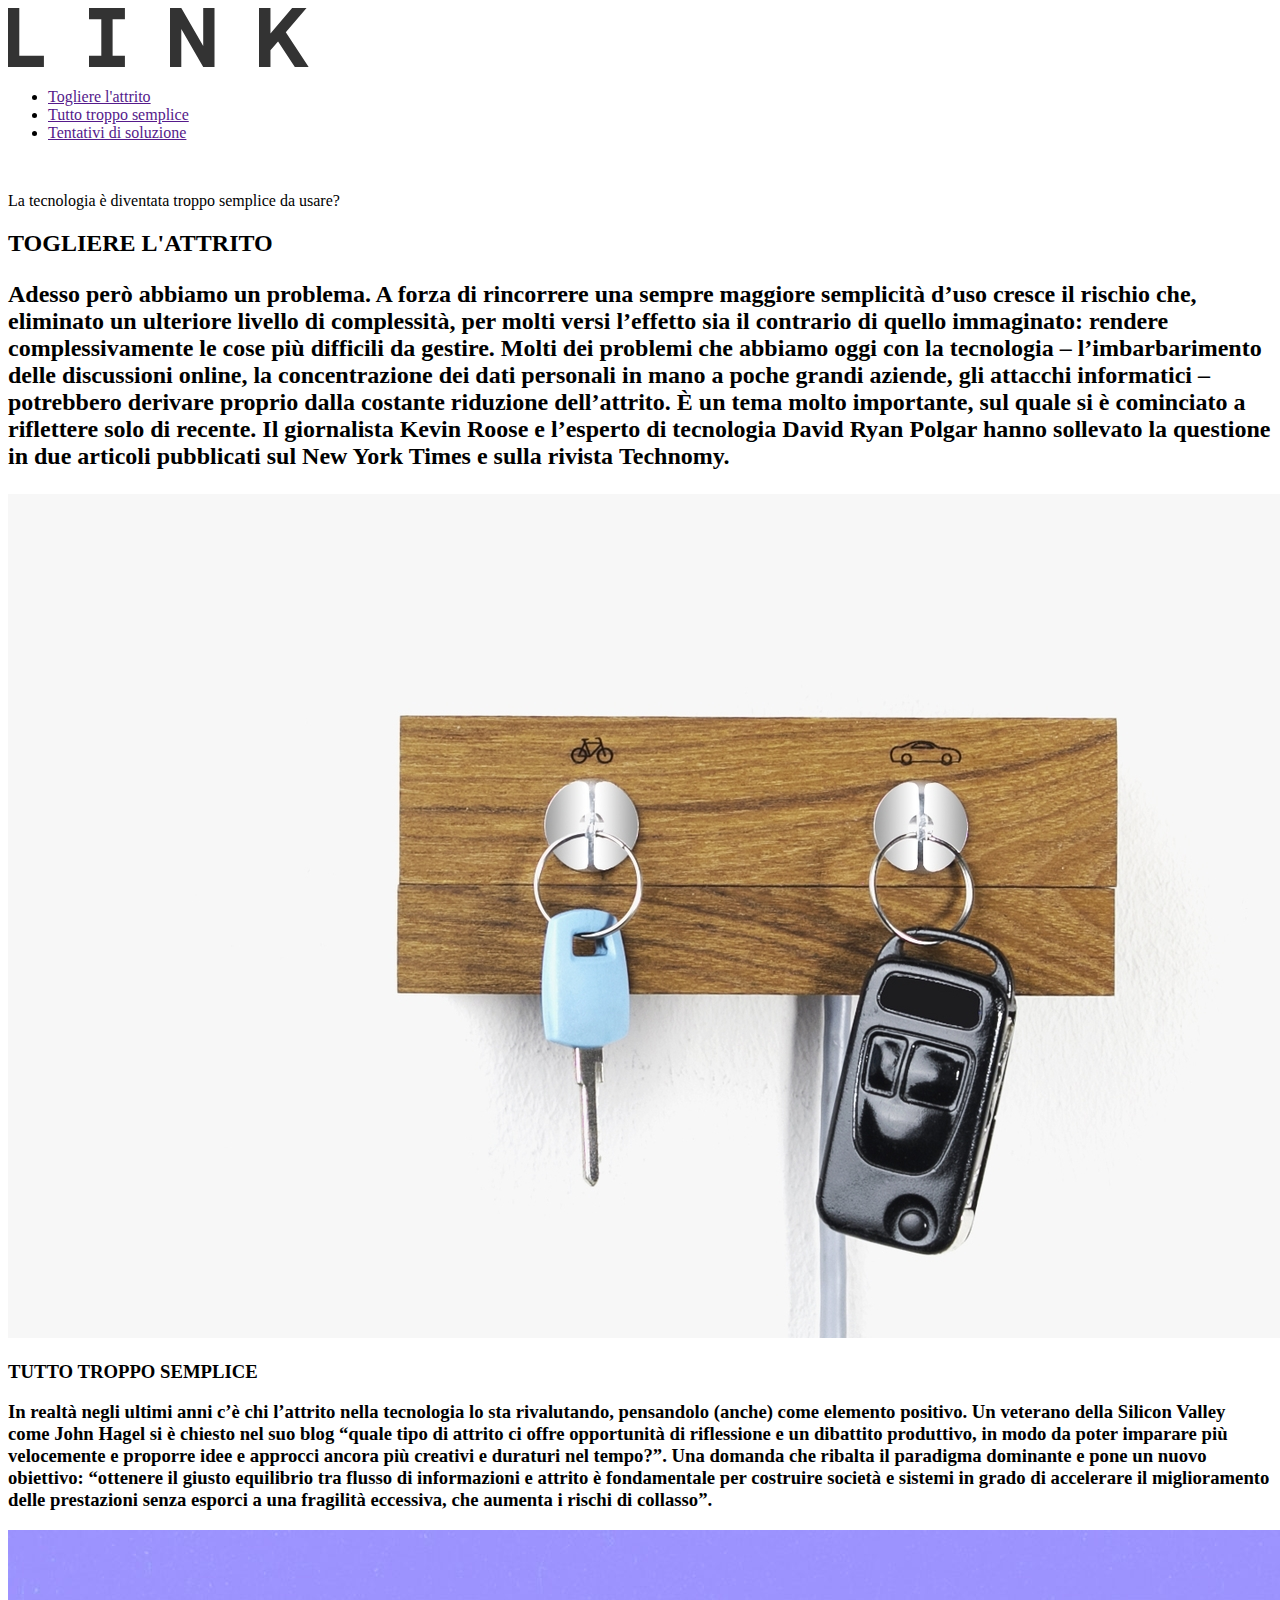
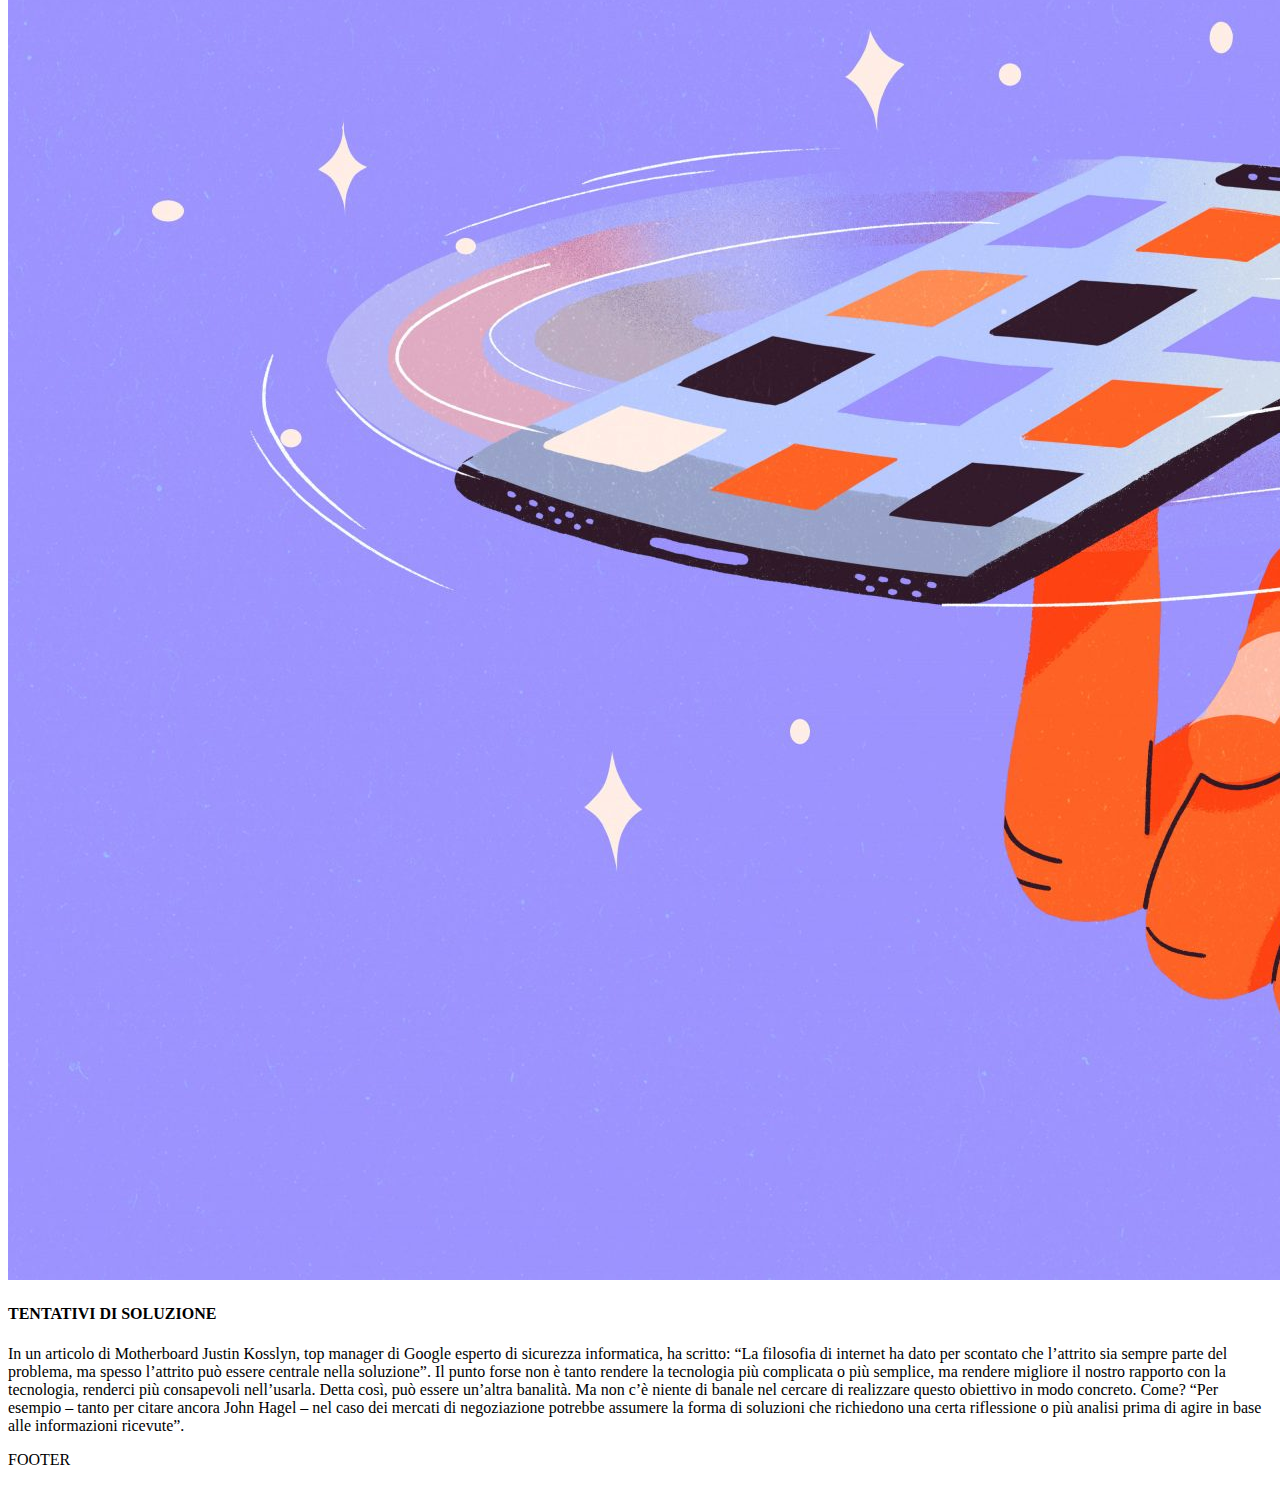
==== aa.html @ 05dc0080 "Initial commit" ====
<!DOCTYPE html>
<html lang="en">
<head>
    <meta charset="UTF-8">
    <meta name="viewport" content="width=device-width, initial-scale=1.0">
    <title>Prova 3</title>
    <link rel="stylesheet" href="a.css">
</head>
<body>
    <header>
        <img class= "f1" src="logo.svg" alt="">
        <ul>
            <li><a href="">Togliere l'attrito</a></li>
            <li><a href="">Tutto troppo semplice</a></li>
            <li><a href="">Tentativi di soluzione</a></li>
        </ul>
    </header>
    <main>
        <section>
            <div class="acaso">
                <img src="foto-arancione2.jpeg" alt="">
            <p>La tecnologia è diventata troppo semplice da usare?</p>
            </div>
        </section>
        <section>
            <div class="paragrafo1">
            <h2>TOGLIERE L'ATTRITO
                <p>Adesso però abbiamo un problema. A forza di rincorrere una sempre maggiore semplicità d’uso cresce il rischio che, eliminato un ulteriore livello di complessità, per molti versi l’effetto sia il contrario di quello immaginato: rendere complessivamente le cose più difficili da gestire. Molti dei problemi che abbiamo oggi con la tecnologia – l’imbarbarimento delle discussioni online, la concentrazione dei dati personali in mano a poche grandi aziende, gli attacchi informatici – potrebbero derivare proprio dalla costante riduzione dell’attrito. È un tema molto importante, sul quale si è cominciato a riflettere solo di recente. Il giornalista Kevin Roose e l’esperto di tecnologia David Ryan Polgar hanno sollevato la questione in due articoli pubblicati sul New York Times e sulla rivista Technomy.</p>
            </h2>
            <img src="chiavis.jpeg" alt="">
        </div>
        </section>
        <section>
            <div class="paragrafo2">
            <h3>TUTTO TROPPO SEMPLICE
                <p>In realtà negli ultimi anni c’è chi l’attrito nella tecnologia lo sta rivalutando, pensandolo (anche) come elemento positivo. Un veterano della Silicon Valley come John Hagel si è chiesto nel suo blog “quale tipo di attrito ci offre opportunità di riflessione e un dibattito produttivo, in modo da poter imparare più velocemente e proporre idee e approcci ancora più creativi e duraturi nel tempo?”. Una domanda che ribalta il paradigma dominante e pone un nuovo obiettivo: “ottenere il giusto equilibrio tra flusso di informazioni e attrito è fondamentale per costruire società e sistemi in grado di accelerare il miglioramento delle prestazioni senza esporci a una fragilità eccessiva, che aumenta i rischi di collasso”.</p>
            </h3>
            <img class="f3" src="foto viola.jpg" alt="">
            </div>
        </section>
        <section>
            <div>
            <h4>TENTATIVI DI SOLUZIONE</h4>
            <p>In un articolo di Motherboard Justin Kosslyn, top manager di Google esperto di sicurezza informatica, ha scritto: “La filosofia di internet ha dato per scontato che l’attrito sia sempre parte del problema, ma spesso l’attrito può essere centrale nella soluzione”. Il punto forse non è tanto rendere la tecnologia più complicata o più semplice, ma rendere migliore il nostro rapporto con la tecnologia, renderci più consapevoli nell’usarla. Detta così, può essere un’altra banalità. Ma non c’è niente di banale nel cercare di realizzare questo obiettivo in modo concreto. Come? “Per esempio – tanto per citare ancora John Hagel – nel caso dei mercati di negoziazione potrebbe assumere la forma di soluzioni che richiedono una certa riflessione o più analisi prima di agire in base alle informazioni ricevute”.</p>
            </div>
        </section>
    </main>
    <footer>
        <p>FOOTER</p>
    </footer>
</body>
</html>
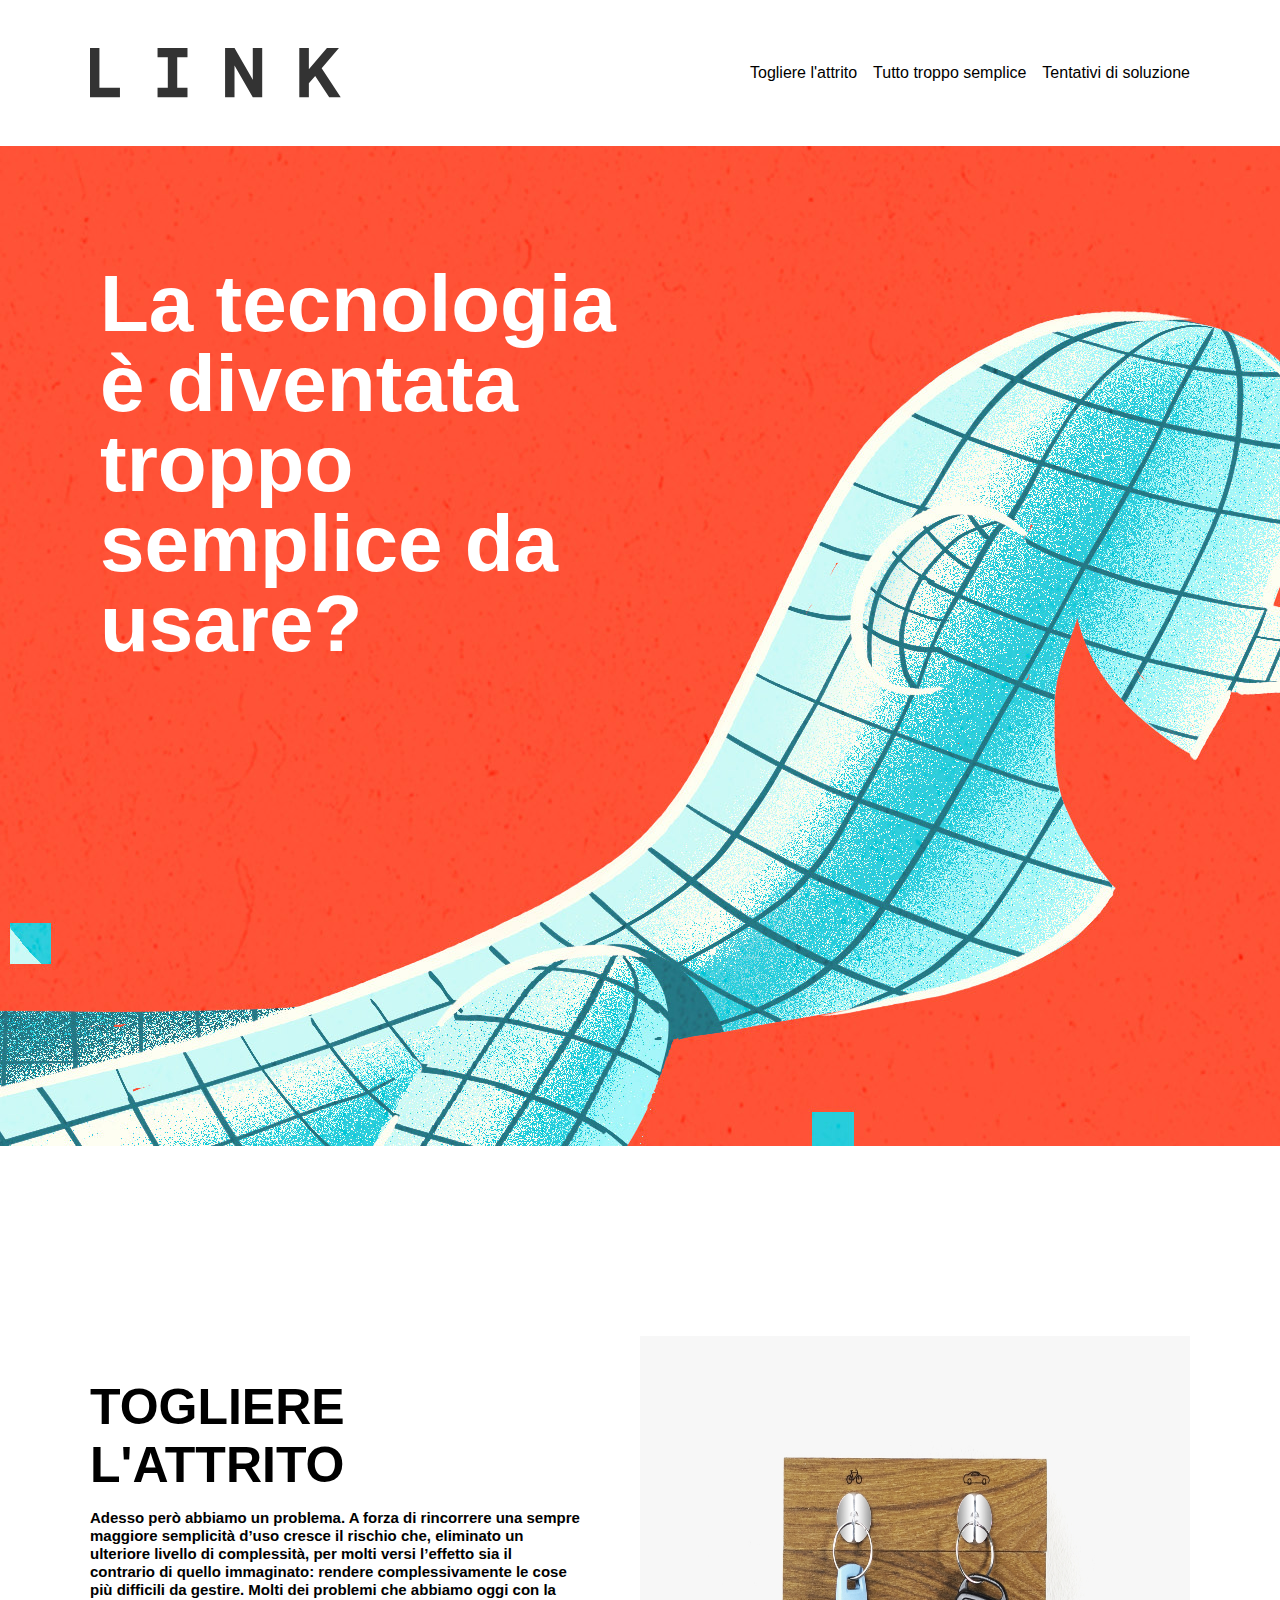
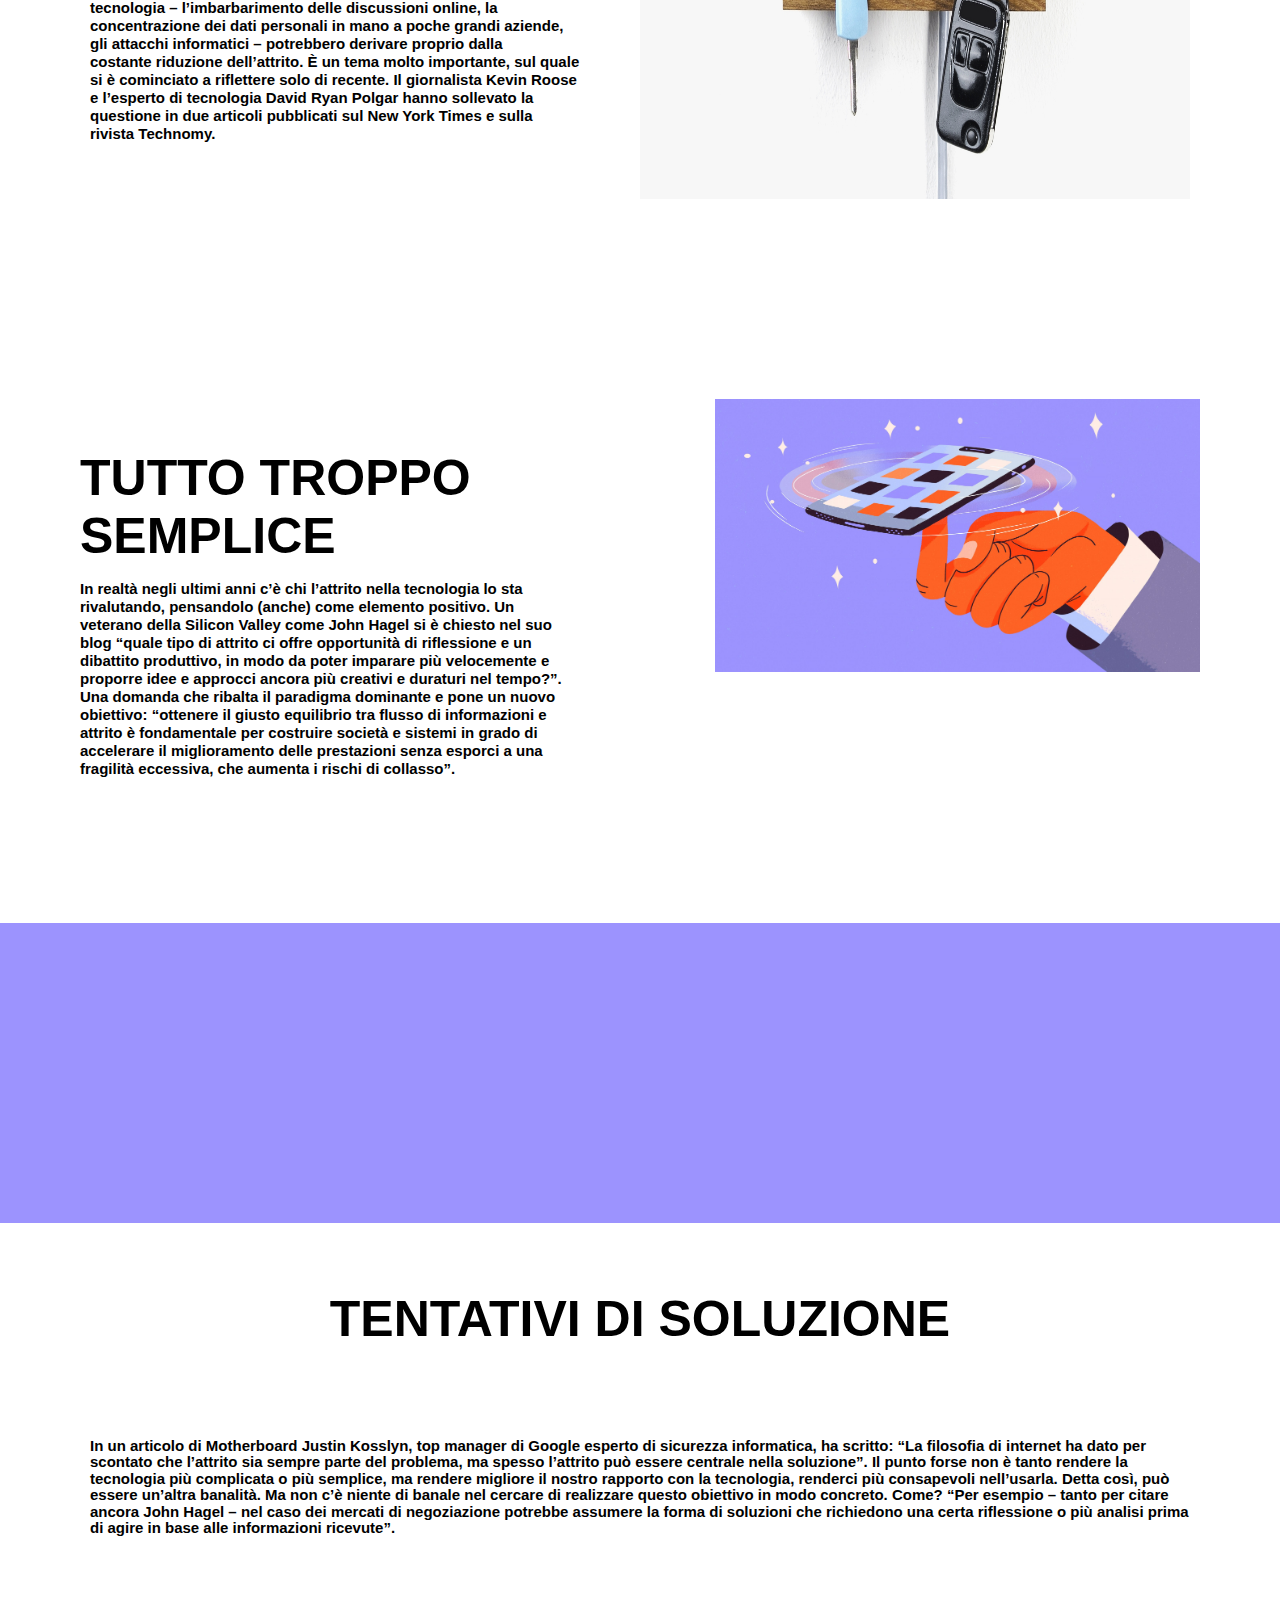
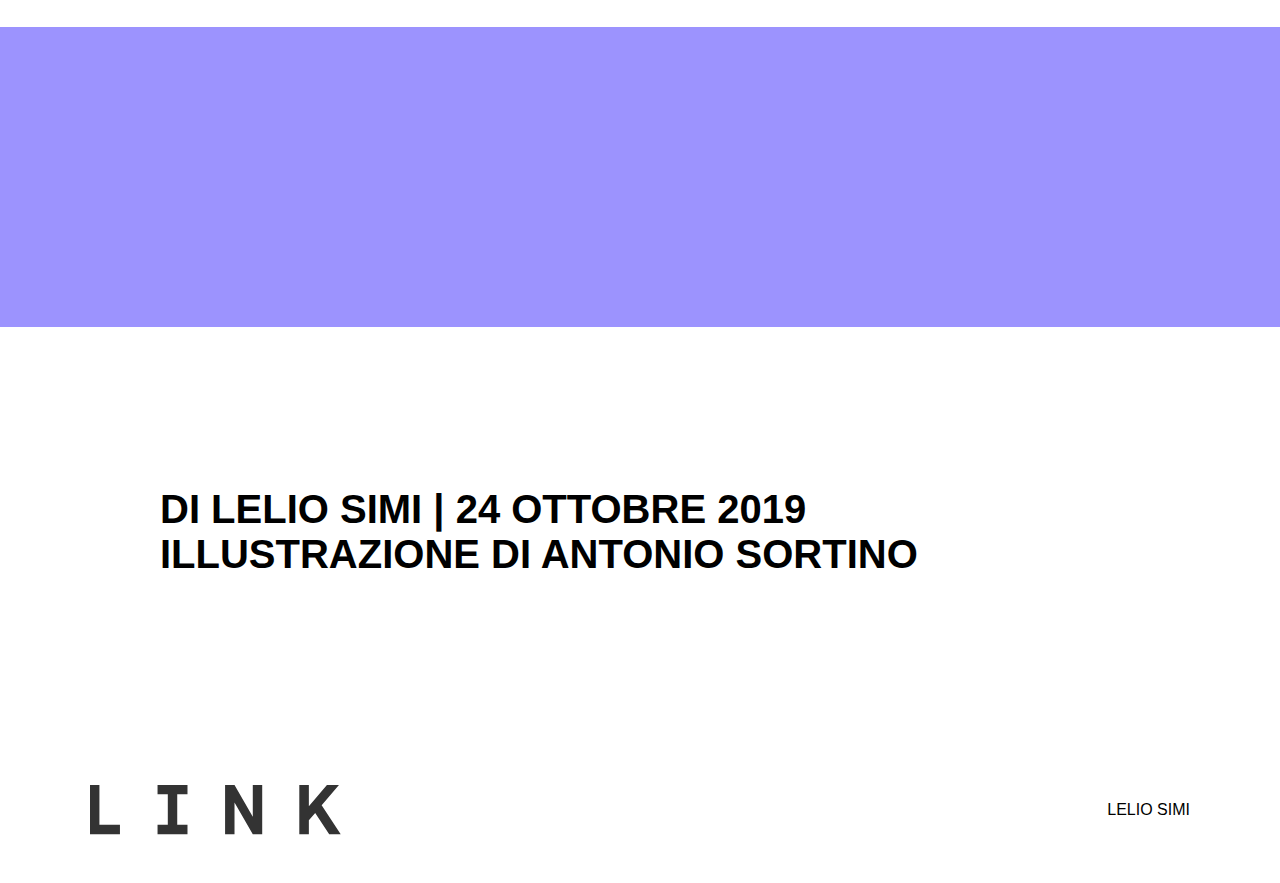
==== commit fe06fd5d: "2.0" ====
--- a/aa.html
+++ b/aa.html
@@ -4,21 +4,23 @@
     <meta charset="UTF-8">
     <meta name="viewport" content="width=device-width, initial-scale=1.0">
     <title>Prova 3</title>
-    <link rel="stylesheet" href="a.css">
+    <link rel="stylesheet" href="aa.css">
 </head>
 <body>
     <header>
         <img class= "f1" src="logo.svg" alt="">
+        <nav>
         <ul>
-            <li><a href="">Togliere l'attrito</a></li>
-            <li><a href="">Tutto troppo semplice</a></li>
-            <li><a href="">Tentativi di soluzione</a></li>
+            <li><a>Togliere l'attrito</a></li>
+            <li><a>Tutto troppo semplice</a></li>
+            <li><a>Tentativi di soluzione</a></li>
         </ul>
+    </nav>
     </header>
     <main>
         <section>
             <div class="acaso">
-                <img src="foto-arancione2.jpeg" alt="">
+                <img src="foto-arancione.jpg" alt="">
             <p>La tecnologia è diventata troppo semplice da usare?</p>
             </div>
         </section>
@@ -39,14 +41,28 @@
             </div>
         </section>
         <section>
-            <div>
+            <div class="box">
+            </div>
+            <div class="sottobox">
             <h4>TENTATIVI DI SOLUZIONE</h4>
             <p>In un articolo di Motherboard Justin Kosslyn, top manager di Google esperto di sicurezza informatica, ha scritto: “La filosofia di internet ha dato per scontato che l’attrito sia sempre parte del problema, ma spesso l’attrito può essere centrale nella soluzione”. Il punto forse non è tanto rendere la tecnologia più complicata o più semplice, ma rendere migliore il nostro rapporto con la tecnologia, renderci più consapevoli nell’usarla. Detta così, può essere un’altra banalità. Ma non c’è niente di banale nel cercare di realizzare questo obiettivo in modo concreto. Come? “Per esempio – tanto per citare ancora John Hagel – nel caso dei mercati di negoziazione potrebbe assumere la forma di soluzioni che richiedono una certa riflessione o più analisi prima di agire in base alle informazioni ricevute”.</p>
             </div>
         </section>
+        <section>
+            <div class="box2">
+            </div>
+            <div class="bbbox">
+                <h5>DI LELIO SIMI | 24 OTTOBRE 2019 ILLUSTRAZIONE DI ANTONIO SORTINO</h4>
+            </div>
+        </section>
     </main>
     <footer>
-        <p>FOOTER</p>
+        <img class="f2" src="logo.svg" alt="">
+        <nav>
+          <ul>
+              <li><a>LELIO SIMI</a></li>
+          </ul>
+        </nav>
     </footer>
 </body>
 </html>
--- a/aa.css
+++ b/aa.css
@@ -0,0 +1,158 @@
+body {
+    background-color: white;
+    font-family: Arial, Helvetica, sans-serif;
+    margin: 0;
+}
+
+.f1 {
+    height: 50px;
+}
+
+header {
+    max-width:1100px;
+    margin: auto; 
+    display: flex;
+    justify-content: space-between;
+    padding: 48px 0;
+}
+
+header nav ul {
+    display: flex;
+    list-style-type: none;
+    gap: 16px;
+}
+
+header ul :hover {
+    color: black;
+    text-decoration: underline;
+}
+
+.acaso {
+    background-image: url(Foto\ arancione.jpg);
+    width: 1800px;
+    height: 1000px;
+    position: relative;
+    background-repeat: no-repeat;
+    margin: 0;
+    left: 0;
+    top: 0;
+}
+
+.acaso p {
+    max-width: 30%;
+    line-height: 1;
+    margin: 50px;
+    padding: 50px;
+    color: white;
+    font-weight: bolder;
+    position: relative;
+    font-size: 80px;
+    left: 0;
+    top: 0;
+}
+
+.paragrafo1 {
+    max-width: 100%;
+    display: grid;
+    padding: 120px 20px;
+    margin: 70px;
+    display: flex;
+    gap: 60px;
+
+}
+
+.paragrafo1 h2 {
+    font-size: 50px;
+
+}
+
+.paragrafo1 p {
+    display: flex;
+    font-size: 15px;
+    line-height: 1.2;
+}
+
+.paragrafo1 img {
+    max-width: 50%;
+    display: flex;
+}
+
+.paragrafo2 {
+    display: grid;
+    margin: 80px;
+    grid-template-columns: 2fr 2fr;
+    gap: 150px;
+}
+
+.paragrafo2 h3 {
+    font-size: 50px;
+    font-weight: bold;
+}
+
+.paragrafo2 p {
+    display: flex;
+    font-size: 15px;
+    line-height: 1.2;
+}
+
+.paragrafo2 img {
+    max-width: 100%;
+}
+
+.box {
+    margin: 0;
+    width: 2000px;
+    height: 300px;
+    background-color: #9C93FE;
+}
+
+.sottobox h4 {
+    font-size: 50px;
+    font-weight: bold;
+    text-align: center;
+}
+
+.sottobox p {
+    font-size: 15px;
+    font-weight: bold;
+    margin: 70px;
+    padding: 20px 20px;
+    line-height: 1.1;
+}
+
+.box2 {
+    margin: 0;
+    width: 2000px;
+    height: 300px;
+    background-color: #9C93FE;
+}
+
+.bbbox h5 {
+    font-size: 40px;
+    margin: 70px;
+    padding: 90px;
+}
+
+.f2 {
+    height: 50px;
+}
+
+footer {
+    max-width: 1100px;
+    margin: auto;
+    display: flex;
+    justify-content: space-between;
+    padding: 48px 0;
+}
+
+footer nav ul {
+    display: flex;
+    list-style-type: none;
+    gap: 16px;
+
+}
+
+footer :hover {
+    color: black;
+    text-decoration: underline;
+}